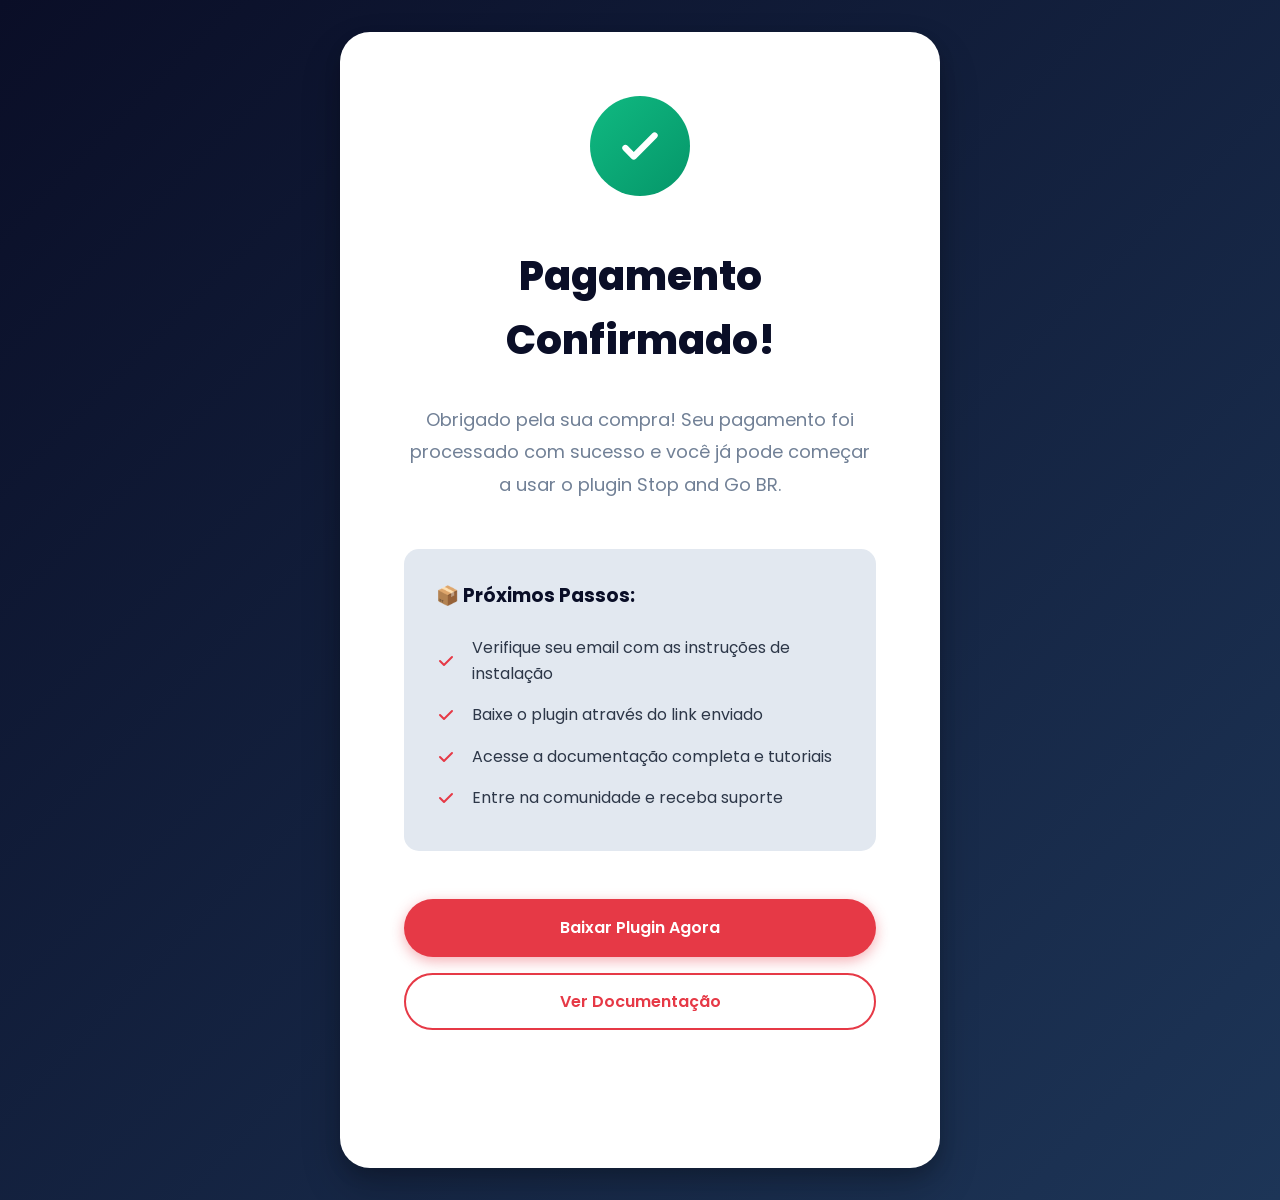
==== plugin/success.html @ 2d4011c5 "Create complete plugin landing page with Stripe integration Co-authored-by: bfoliveira1985-bot <2264" ====
<!DOCTYPE html>
<html lang="pt-BR">
<head>
    <meta charset="UTF-8">
    <meta name="viewport" content="width=device-width, initial-scale=1.0">
    <title>Pagamento Confirmado - Plugin Stop and Go BR</title>
    <link rel="stylesheet" href="styles.css">
    <link href="https://fonts.googleapis.com/css2?family=Poppins:wght@300;400;600;700;800&display=swap" rel="stylesheet">
    <style>
        .success-container {
            min-height: 100vh;
            display: flex;
            align-items: center;
            justify-content: center;
            background: linear-gradient(135deg, var(--dark-bg) 0%, var(--secondary-dark) 100%);
            padding: var(--spacing-md);
        }
        
        .success-card {
            background: var(--white);
            border-radius: 30px;
            padding: var(--spacing-xl);
            max-width: 600px;
            text-align: center;
            box-shadow: var(--shadow-xl);
        }
        
        .success-icon {
            width: 100px;
            height: 100px;
            margin: 0 auto var(--spacing-lg);
            background: linear-gradient(135deg, #10b981, #059669);
            border-radius: 50%;
            display: flex;
            align-items: center;
            justify-content: center;
            animation: scaleIn 0.5s ease-out;
        }
        
        @keyframes scaleIn {
            from {
                transform: scale(0);
            }
            to {
                transform: scale(1);
            }
        }
        
        .success-icon svg {
            width: 50px;
            height: 50px;
            color: white;
        }
        
        .success-title {
            font-size: 2.5rem;
            font-weight: 800;
            color: var(--dark-bg);
            margin-bottom: var(--spacing-md);
        }
        
        .success-message {
            font-size: 1.125rem;
            color: var(--gray);
            margin-bottom: var(--spacing-lg);
            line-height: 1.8;
        }
        
        .success-details {
            background: var(--gray-light);
            border-radius: 15px;
            padding: var(--spacing-md);
            margin-bottom: var(--spacing-lg);
            text-align: left;
        }
        
        .success-details h3 {
            color: var(--dark-bg);
            margin-bottom: var(--spacing-sm);
        }
        
        .success-details ul {
            list-style: none;
            padding-left: 0;
        }
        
        .success-details li {
            padding: var(--spacing-xs) 0;
            color: var(--gray-dark);
            display: flex;
            align-items: center;
            gap: var(--spacing-sm);
        }
        
        .success-details li svg {
            color: var(--primary-color);
            flex-shrink: 0;
        }
        
        .success-actions {
            display: flex;
            flex-direction: column;
            gap: var(--spacing-sm);
        }
    </style>
</head>
<body>
    <div class="success-container">
        <div class="success-card">
            <div class="success-icon">
                <svg fill="none" stroke="currentColor" viewBox="0 0 24 24">
                    <path stroke-linecap="round" stroke-linejoin="round" stroke-width="3" d="M5 13l4 4L19 7"></path>
                </svg>
            </div>
            
            <h1 class="success-title">Pagamento Confirmado!</h1>
            
            <p class="success-message">
                Obrigado pela sua compra! Seu pagamento foi processado com sucesso e você já pode começar a usar o plugin Stop and Go BR.
            </p>
            
            <div class="success-details">
                <h3>📦 Próximos Passos:</h3>
                <ul>
                    <li>
                        <svg width="20" height="20" viewBox="0 0 20 20" fill="none">
                            <path d="M16 6L8 14L4 10" stroke="currentColor" stroke-width="2" stroke-linecap="round" stroke-linejoin="round"/>
                        </svg>
                        Verifique seu email com as instruções de instalação
                    </li>
                    <li>
                        <svg width="20" height="20" viewBox="0 0 20 20" fill="none">
                            <path d="M16 6L8 14L4 10" stroke="currentColor" stroke-width="2" stroke-linecap="round" stroke-linejoin="round"/>
                        </svg>
                        Baixe o plugin através do link enviado
                    </li>
                    <li>
                        <svg width="20" height="20" viewBox="0 0 20 20" fill="none">
                            <path d="M16 6L8 14L4 10" stroke="currentColor" stroke-width="2" stroke-linecap="round" stroke-linejoin="round"/>
                        </svg>
                        Acesse a documentação completa e tutoriais
                    </li>
                    <li>
                        <svg width="20" height="20" viewBox="0 0 20 20" fill="none">
                            <path d="M16 6L8 14L4 10" stroke="currentColor" stroke-width="2" stroke-linecap="round" stroke-linejoin="round"/>
                        </svg>
                        Entre na comunidade e receba suporte
                    </li>
                </ul>
            </div>
            
            <div class="success-actions">
                <a href="/plugin/download.html" class="btn btn-primary btn-block">
                    Baixar Plugin Agora
                </a>
                <a href="/plugin/docs.html" class="btn btn-outline btn-block">
                    Ver Documentação
                </a>
                <a href="/" class="btn btn-secondary btn-block">
                    Voltar ao Site
                </a>
            </div>
        </div>
    </div>
</body>
</html>
---- plugin/styles.css ----
/* Reset and Base Styles */
* {
    margin: 0;
    padding: 0;
    box-sizing: border-box;
}

:root {
    /* Primary Colors - Racing Theme */
    --primary-color: #e63946;
    --primary-dark: #c11f2c;
    --primary-light: #ff5964;
    
    /* Secondary Colors */
    --secondary-color: #457b9d;
    --secondary-dark: #1d3557;
    --secondary-light: #a8dadc;
    
    /* Accent Colors */
    --accent-color: #f1faee;
    --accent-gold: #ffd60a;
    
    /* Neutrals */
    --dark-bg: #0a0e27;
    --dark-card: #151a35;
    --gray-dark: #2d3748;
    --gray: #718096;
    --gray-light: #e2e8f0;
    --white: #ffffff;
    
    /* Spacing */
    --spacing-xs: 0.5rem;
    --spacing-sm: 1rem;
    --spacing-md: 2rem;
    --spacing-lg: 3rem;
    --spacing-xl: 4rem;
    
    /* Typography */
    --font-family: 'Poppins', -apple-system, BlinkMacSystemFont, 'Segoe UI', sans-serif;
    
    /* Shadows */
    --shadow-sm: 0 1px 3px rgba(0, 0, 0, 0.12), 0 1px 2px rgba(0, 0, 0, 0.24);
    --shadow-md: 0 4px 6px rgba(0, 0, 0, 0.1), 0 2px 4px rgba(0, 0, 0, 0.06);
    --shadow-lg: 0 10px 20px rgba(0, 0, 0, 0.15), 0 3px 6px rgba(0, 0, 0, 0.1);
    --shadow-xl: 0 20px 40px rgba(0, 0, 0, 0.2), 0 8px 16px rgba(0, 0, 0, 0.15);
    
    /* Transitions */
    --transition: all 0.3s cubic-bezier(0.4, 0, 0.2, 1);
}

body {
    font-family: var(--font-family);
    line-height: 1.6;
    color: var(--gray-dark);
    background-color: var(--white);
    overflow-x: hidden;
}

.container {
    max-width: 1200px;
    margin: 0 auto;
    padding: 0 var(--spacing-md);
}

/* Hero Section */
.hero {
    position: relative;
    min-height: 100vh;
    display: flex;
    align-items: center;
    justify-content: center;
    background: linear-gradient(135deg, var(--dark-bg) 0%, var(--secondary-dark) 100%);
    color: var(--white);
    overflow: hidden;
}

.hero::before {
    content: '';
    position: absolute;
    top: 0;
    left: 0;
    right: 0;
    bottom: 0;
    background: 
        radial-gradient(circle at 20% 50%, rgba(230, 57, 70, 0.1) 0%, transparent 50%),
        radial-gradient(circle at 80% 50%, rgba(69, 123, 157, 0.1) 0%, transparent 50%);
    z-index: 1;
}

.hero-overlay {
    position: absolute;
    top: 0;
    left: 0;
    right: 0;
    bottom: 0;
    background: url('data:image/svg+xml,<svg width="100" height="100" xmlns="http://www.w3.org/2000/svg"><defs><pattern id="grid" width="50" height="50" patternUnits="userSpaceOnUse"><path d="M 50 0 L 0 0 0 50" fill="none" stroke="rgba(255,255,255,0.03)" stroke-width="1"/></pattern></defs><rect width="100" height="100" fill="url(%23grid)"/></svg>');
    z-index: 1;
}

.hero-content {
    position: relative;
    z-index: 2;
    text-align: center;
    max-width: 900px;
}

.hero-title {
    font-size: clamp(2.5rem, 8vw, 5rem);
    font-weight: 800;
    margin-bottom: var(--spacing-md);
    line-height: 1.1;
}

.hero-title .highlight {
    color: var(--primary-color);
    position: relative;
    display: inline-block;
}

.hero-title .highlight::after {
    content: '';
    position: absolute;
    bottom: 0;
    left: 0;
    width: 100%;
    height: 8px;
    background: var(--accent-gold);
    transform: skewY(-2deg);
    z-index: -1;
}

.hero-subtitle {
    font-size: clamp(1.5rem, 4vw, 2.5rem);
    font-weight: 600;
    margin-bottom: var(--spacing-sm);
    color: var(--accent-light);
}

.hero-description {
    font-size: clamp(1rem, 2vw, 1.25rem);
    margin-bottom: var(--spacing-lg);
    opacity: 0.9;
}

.hero-cta {
    display: flex;
    gap: var(--spacing-md);
    justify-content: center;
    flex-wrap: wrap;
}

.hero-scroll {
    position: absolute;
    bottom: var(--spacing-lg);
    left: 50%;
    transform: translateX(-50%);
    display: flex;
    flex-direction: column;
    align-items: center;
    gap: var(--spacing-xs);
    color: var(--white);
    opacity: 0.7;
    z-index: 2;
    animation: bounce 2s infinite;
}

@keyframes bounce {
    0%, 20%, 50%, 80%, 100% {
        transform: translateX(-50%) translateY(0);
    }
    40% {
        transform: translateX(-50%) translateY(-10px);
    }
    60% {
        transform: translateX(-50%) translateY(-5px);
    }
}

/* Animations */
@keyframes fadeIn {
    from {
        opacity: 0;
        transform: translateY(20px);
    }
    to {
        opacity: 1;
        transform: translateY(0);
    }
}

.animate-fade-in {
    animation: fadeIn 0.8s ease-out;
}

.animate-fade-in-delay-1 {
    animation: fadeIn 0.8s ease-out 0.2s both;
}

.animate-fade-in-delay-2 {
    animation: fadeIn 0.8s ease-out 0.4s both;
}

.animate-fade-in-delay-3 {
    animation: fadeIn 0.8s ease-out 0.6s both;
}

/* Buttons */
.btn {
    display: inline-flex;
    align-items: center;
    gap: var(--spacing-xs);
    padding: 0.875rem 2rem;
    font-size: 1rem;
    font-weight: 600;
    text-decoration: none;
    border-radius: 50px;
    border: 2px solid transparent;
    cursor: pointer;
    transition: var(--transition);
    font-family: var(--font-family);
}

.btn-primary {
    background: var(--primary-color);
    color: var(--white);
    box-shadow: 0 4px 14px rgba(230, 57, 70, 0.4);
}

.btn-primary:hover {
    background: var(--primary-dark);
    transform: translateY(-2px);
    box-shadow: 0 6px 20px rgba(230, 57, 70, 0.5);
}

.btn-secondary {
    background: rgba(255, 255, 255, 0.1);
    color: var(--white);
    border-color: var(--white);
    backdrop-filter: blur(10px);
}

.btn-secondary:hover {
    background: var(--white);
    color: var(--secondary-dark);
}

.btn-outline {
    background: transparent;
    color: var(--primary-color);
    border-color: var(--primary-color);
}

.btn-outline:hover {
    background: var(--primary-color);
    color: var(--white);
}

.btn-large {
    padding: 1.125rem 2.5rem;
    font-size: 1.125rem;
}

.btn-block {
    width: 100%;
    justify-content: center;
}

/* Section Styles */
section {
    padding: var(--spacing-xl) 0;
}

.section-header {
    text-align: center;
    margin-bottom: var(--spacing-xl);
}

.section-title {
    font-size: clamp(2rem, 5vw, 3rem);
    font-weight: 700;
    margin-bottom: var(--spacing-sm);
    color: var(--dark-bg);
}

.section-subtitle {
    font-size: clamp(1rem, 2vw, 1.25rem);
    color: var(--gray);
}

/* Features Section */
.features {
    background: var(--gray-light);
}

.features-grid {
    display: grid;
    grid-template-columns: repeat(auto-fit, minmax(300px, 1fr));
    gap: var(--spacing-md);
}

.feature-card {
    background: var(--white);
    padding: var(--spacing-lg);
    border-radius: 20px;
    box-shadow: var(--shadow-md);
    transition: var(--transition);
}

.feature-card:hover {
    transform: translateY(-8px);
    box-shadow: var(--shadow-xl);
}

.feature-icon {
    width: 80px;
    height: 80px;
    display: flex;
    align-items: center;
    justify-content: center;
    background: linear-gradient(135deg, var(--primary-color), var(--primary-light));
    border-radius: 20px;
    margin-bottom: var(--spacing-md);
    color: var(--white);
}

.feature-title {
    font-size: 1.5rem;
    font-weight: 600;
    margin-bottom: var(--spacing-sm);
    color: var(--dark-bg);
}

.feature-description {
    color: var(--gray);
    line-height: 1.8;
}

/* Gallery Section */
.gallery {
    background: var(--white);
}

.gallery-grid {
    display: grid;
    grid-template-columns: repeat(auto-fit, minmax(300px, 1fr));
    gap: var(--spacing-md);
    margin-bottom: var(--spacing-md);
}

.gallery-item {
    border-radius: 15px;
    overflow: hidden;
    box-shadow: var(--shadow-lg);
    transition: var(--transition);
}

.gallery-item:hover {
    transform: scale(1.03);
    box-shadow: var(--shadow-xl);
}

.gallery-placeholder {
    aspect-ratio: 16/9;
    background: linear-gradient(135deg, var(--gray-light) 0%, var(--secondary-light) 100%);
    display: flex;
    flex-direction: column;
    align-items: center;
    justify-content: center;
    color: var(--secondary-dark);
    padding: var(--spacing-md);
}

.gallery-placeholder p {
    margin-top: var(--spacing-sm);
    font-weight: 600;
}

.gallery-note {
    text-align: center;
    padding: var(--spacing-md);
    background: var(--accent-color);
    border-radius: 10px;
    color: var(--gray-dark);
    border-left: 4px solid var(--accent-gold);
}

.gallery-note code {
    background: var(--white);
    padding: 0.25rem 0.5rem;
    border-radius: 4px;
    font-family: 'Courier New', monospace;
}

/* Benefits Section */
.benefits {
    background: var(--dark-bg);
    color: var(--white);
}

.benefits .section-title {
    color: var(--white);
}

.benefits-content {
    display: grid;
    grid-template-columns: repeat(auto-fit, minmax(300px, 1fr));
    gap: var(--spacing-xl);
    align-items: center;
}

.benefits-list {
    list-style: none;
}

.benefits-list li {
    display: flex;
    gap: var(--spacing-md);
    margin-bottom: var(--spacing-md);
    align-items: flex-start;
}

.benefits-list svg {
    flex-shrink: 0;
    width: 24px;
    height: 24px;
    color: var(--accent-gold);
    margin-top: 4px;
}

.stats-card {
    background: var(--dark-card);
    padding: var(--spacing-lg);
    border-radius: 20px;
    display: grid;
    gap: var(--spacing-lg);
}

.stat {
    text-align: center;
    padding: var(--spacing-md);
    border-radius: 15px;
    background: rgba(255, 255, 255, 0.05);
}

.stat-number {
    display: block;
    font-size: 3rem;
    font-weight: 800;
    color: var(--accent-gold);
    margin-bottom: var(--spacing-xs);
}

.stat-label {
    display: block;
    font-size: 0.875rem;
    color: var(--gray-light);
    text-transform: uppercase;
    letter-spacing: 1px;
}

/* Pricing Section */
.pricing {
    background: var(--gray-light);
}

.pricing-grid {
    display: grid;
    grid-template-columns: repeat(auto-fit, minmax(280px, 1fr));
    gap: var(--spacing-lg);
    margin-top: var(--spacing-xl);
}

.pricing-card {
    background: var(--white);
    border-radius: 20px;
    padding: var(--spacing-lg);
    box-shadow: var(--shadow-md);
    position: relative;
    transition: var(--transition);
    display: flex;
    flex-direction: column;
}

.pricing-card:hover {
    transform: translateY(-8px);
    box-shadow: var(--shadow-xl);
}

.pricing-card.featured {
    background: linear-gradient(135deg, var(--primary-color) 0%, var(--primary-dark) 100%);
    color: var(--white);
    transform: scale(1.05);
}

.pricing-card.featured:hover {
    transform: scale(1.08) translateY(-8px);
}

.pricing-card.featured .pricing-plan,
.pricing-card.featured .pricing-features li,
.pricing-card.featured .pricing-price {
    color: var(--white);
}

.pricing-badge {
    position: absolute;
    top: -15px;
    left: 50%;
    transform: translateX(-50%);
    background: var(--accent-gold);
    color: var(--dark-bg);
    padding: 0.5rem 1.5rem;
    border-radius: 50px;
    font-size: 0.875rem;
    font-weight: 700;
    text-transform: uppercase;
    letter-spacing: 1px;
}

.pricing-header {
    text-align: center;
    margin-bottom: var(--spacing-lg);
}

.pricing-plan {
    font-size: 1.5rem;
    font-weight: 700;
    margin-bottom: var(--spacing-md);
    color: var(--dark-bg);
}

.pricing-price {
    display: flex;
    align-items: baseline;
    justify-content: center;
    color: var(--dark-bg);
}

.currency {
    font-size: 1.5rem;
    font-weight: 600;
}

.amount {
    font-size: 4rem;
    font-weight: 800;
    margin: 0 0.25rem;
}

.period {
    font-size: 1.125rem;
    color: var(--gray);
}

.pricing-features {
    list-style: none;
    margin-bottom: var(--spacing-lg);
    flex-grow: 1;
}

.pricing-features li {
    display: flex;
    align-items: center;
    gap: var(--spacing-sm);
    padding: var(--spacing-sm) 0;
    color: var(--gray-dark);
}

.pricing-features svg {
    flex-shrink: 0;
    color: var(--primary-color);
}

.pricing-card.featured .pricing-features svg {
    color: var(--accent-gold);
}

/* FAQ Section */
.faq {
    background: var(--white);
}

.faq-list {
    max-width: 800px;
    margin: 0 auto;
}

.faq-item {
    background: var(--white);
    border-radius: 15px;
    margin-bottom: var(--spacing-md);
    box-shadow: var(--shadow-sm);
    overflow: hidden;
}

.faq-question {
    width: 100%;
    display: flex;
    justify-content: space-between;
    align-items: center;
    padding: var(--spacing-md);
    background: none;
    border: none;
    font-family: var(--font-family);
    font-size: 1.125rem;
    font-weight: 600;
    color: var(--dark-bg);
    cursor: pointer;
    text-align: left;
    transition: var(--transition);
}

.faq-question:hover {
    background: var(--gray-light);
}

.faq-icon {
    flex-shrink: 0;
    transition: var(--transition);
}

.faq-item.active .faq-icon {
    transform: rotate(180deg);
}

.faq-answer {
    max-height: 0;
    overflow: hidden;
    transition: max-height 0.3s ease-out;
}

.faq-item.active .faq-answer {
    max-height: 500px;
}

.faq-answer p {
    padding: 0 var(--spacing-md) var(--spacing-md);
    color: var(--gray);
    line-height: 1.8;
}

/* CTA Final Section */
.cta-final {
    background: linear-gradient(135deg, var(--secondary-dark) 0%, var(--dark-bg) 100%);
    color: var(--white);
    text-align: center;
    padding: var(--spacing-xl) 0;
}

.cta-title {
    font-size: clamp(2rem, 5vw, 3rem);
    font-weight: 800;
    margin-bottom: var(--spacing-md);
}

.cta-subtitle {
    font-size: clamp(1rem, 2vw, 1.25rem);
    margin-bottom: var(--spacing-lg);
    opacity: 0.9;
}

.cta-buttons {
    display: flex;
    gap: var(--spacing-md);
    justify-content: center;
    flex-wrap: wrap;
    margin-bottom: var(--spacing-md);
}

.cta-note {
    font-size: 0.875rem;
    opacity: 0.8;
}

/* Footer */
.footer {
    background: var(--dark-bg);
    color: var(--white);
    padding: var(--spacing-xl) 0 var(--spacing-md);
}

.footer-content {
    display: grid;
    grid-template-columns: repeat(auto-fit, minmax(200px, 1fr));
    gap: var(--spacing-lg);
    margin-bottom: var(--spacing-lg);
}

.footer-brand h3 {
    font-size: 1.5rem;
    margin-bottom: var(--spacing-sm);
    color: var(--primary-color);
}

.footer-brand p {
    color: var(--gray-light);
}

.footer-column h4 {
    font-size: 1.125rem;
    margin-bottom: var(--spacing-md);
    color: var(--accent-gold);
}

.footer-column ul {
    list-style: none;
}

.footer-column li {
    margin-bottom: var(--spacing-sm);
}

.footer-column a {
    color: var(--gray-light);
    text-decoration: none;
    transition: var(--transition);
}

.footer-column a:hover {
    color: var(--white);
    padding-left: 5px;
}

.footer-bottom {
    text-align: center;
    padding-top: var(--spacing-md);
    border-top: 1px solid rgba(255, 255, 255, 0.1);
    color: var(--gray);
}

/* Loading Overlay */
.loading-overlay {
    position: fixed;
    top: 0;
    left: 0;
    right: 0;
    bottom: 0;
    background: rgba(0, 0, 0, 0.9);
    display: none;
    align-items: center;
    justify-content: center;
    flex-direction: column;
    gap: var(--spacing-md);
    z-index: 9999;
}

.loading-overlay.active {
    display: flex;
}

.loading-spinner {
    width: 60px;
    height: 60px;
    border: 4px solid rgba(255, 255, 255, 0.1);
    border-top-color: var(--primary-color);
    border-radius: 50%;
    animation: spin 1s linear infinite;
}

@keyframes spin {
    to {
        transform: rotate(360deg);
    }
}

.loading-overlay p {
    color: var(--white);
    font-size: 1.125rem;
}

/* Responsive Design */
@media (max-width: 768px) {
    .hero {
        min-height: 80vh;
    }
    
    .hero-cta {
        flex-direction: column;
        gap: var(--spacing-sm);
    }
    
    .btn-large {
        width: 100%;
    }
    
    .features-grid,
    .gallery-grid,
    .pricing-grid {
        grid-template-columns: 1fr;
    }
    
    .benefits-content {
        grid-template-columns: 1fr;
    }
    
    .stats-card {
        grid-template-columns: 1fr;
    }
    
    .pricing-card.featured {
        transform: scale(1);
    }
    
    .pricing-card.featured:hover {
        transform: scale(1.02) translateY(-4px);
    }
}

/* Smooth Scroll */
html {
    scroll-behavior: smooth;
}

/* Selection Color */
::selection {
    background: var(--primary-color);
    color: var(--white);
}
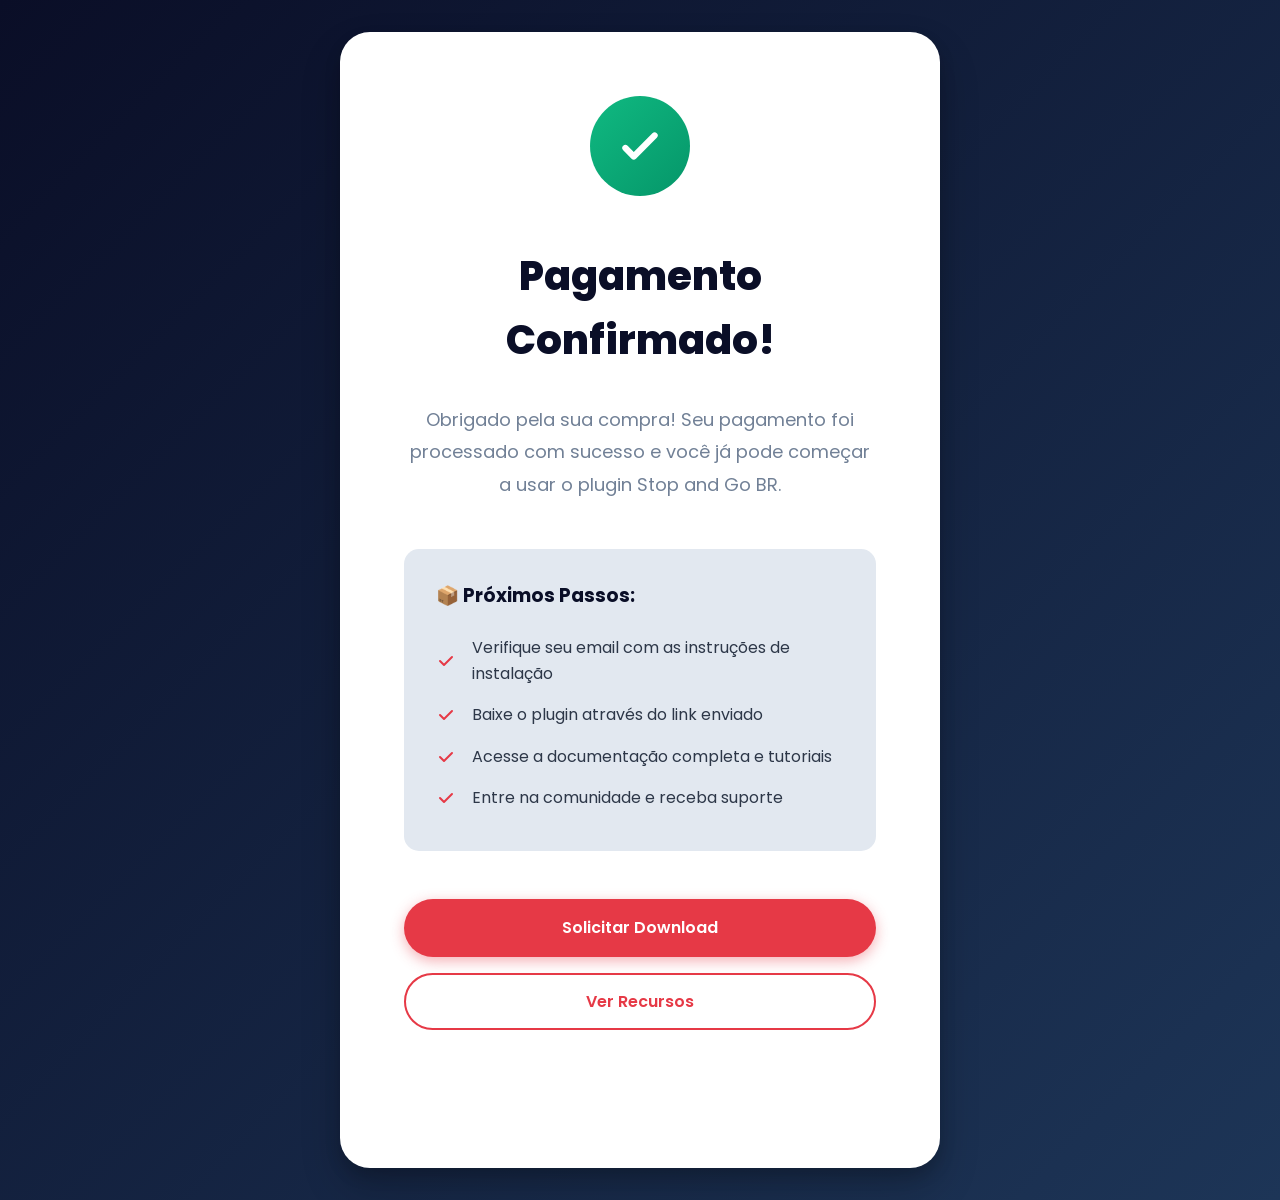
==== commit 2cc3e501: "Fix code review issues: optimize scroll performance and fix broken links Co-authored-by: bfoliveira1" ====
--- a/plugin/success.html
+++ b/plugin/success.html
@@ -150,11 +150,11 @@
             </div>
             
             <div class="success-actions">
-                <a href="/plugin/download.html" class="btn btn-primary btn-block">
-                    Baixar Plugin Agora
+                <a href="mailto:contato@stopandgobr.com?subject=Download do Plugin" class="btn btn-primary btn-block">
+                    Solicitar Download
                 </a>
-                <a href="/plugin/docs.html" class="btn btn-outline btn-block">
-                    Ver Documentação
+                <a href="/plugin/index.html#features" class="btn btn-outline btn-block">
+                    Ver Recursos
                 </a>
                 <a href="/" class="btn btn-secondary btn-block">
                     Voltar ao Site
